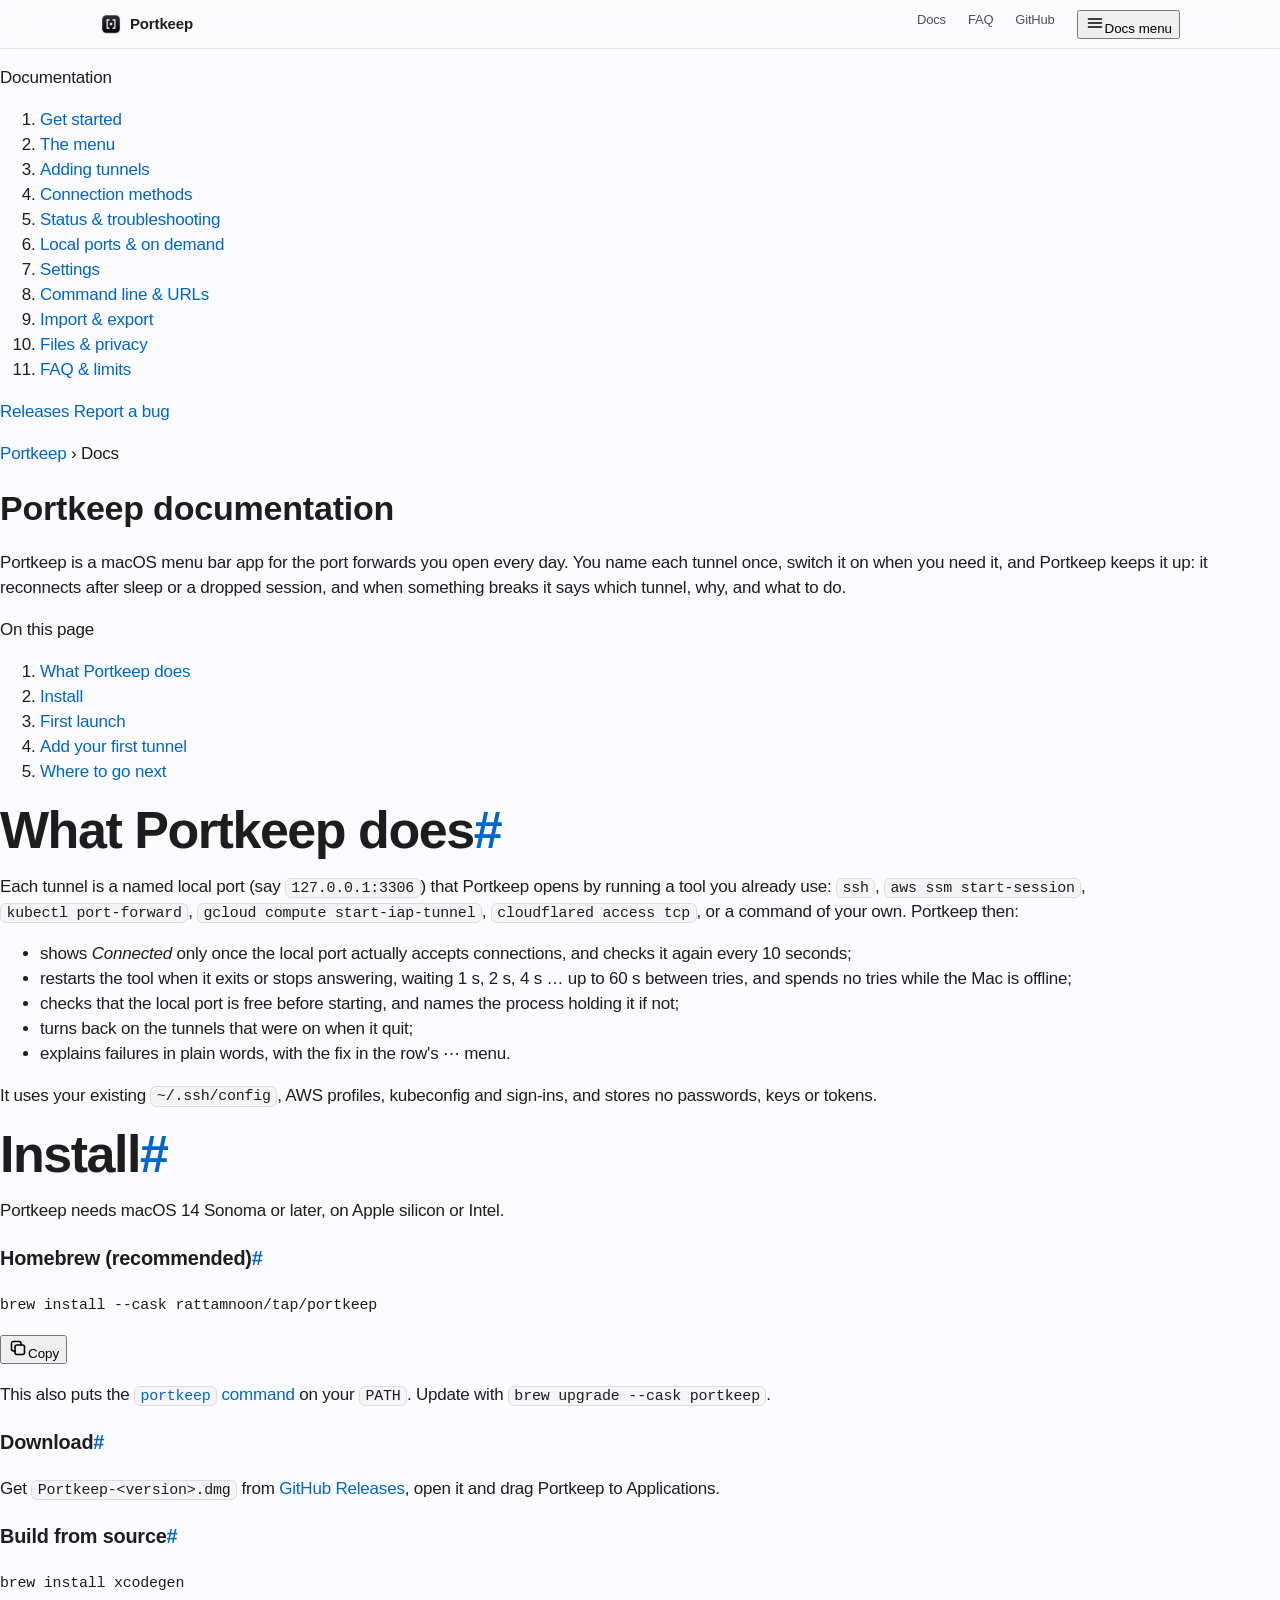
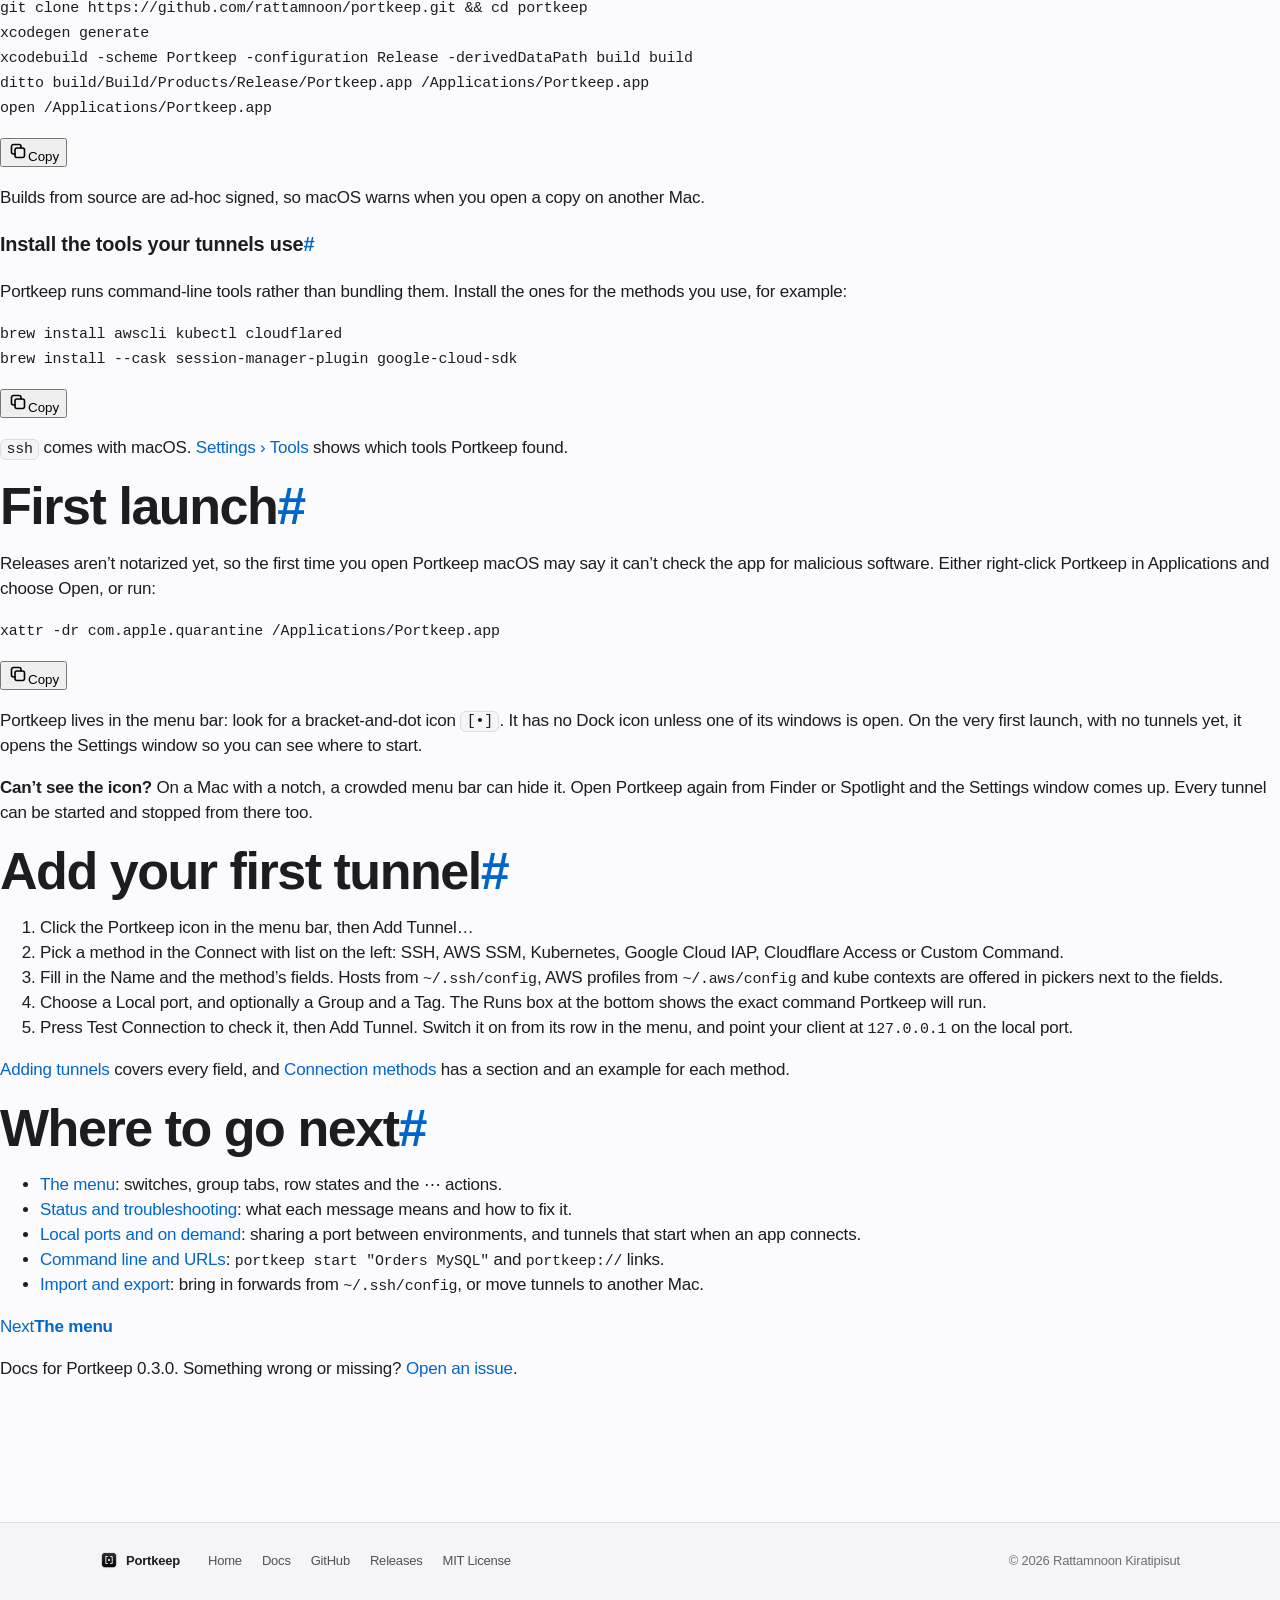
==== site/docs/index.html @ 6e8a1c29 "User documentation under site/docs: eleven pages from install to FAQ" ====
<!doctype html>
<html lang="en">
<head>
<meta charset="utf-8">
<meta name="viewport" content="width=device-width, initial-scale=1">
<title>Get started — Portkeep docs</title>
<meta name="description" content="Install Portkeep, the macOS menu bar app that keeps port forwards up, open it the first time, and add your first tunnel in five steps.">
<meta name="color-scheme" content="light dark">
<meta name="theme-color" content="#fbfbfd" media="(prefers-color-scheme: light)">
<meta name="theme-color" content="#000000" media="(prefers-color-scheme: dark)">
<link rel="canonical" href="https://rattamnoon.github.io/portkeep/docs/">
<link rel="icon" type="image/png" href="../assets/favicon.png">
<link rel="apple-touch-icon" href="../assets/apple-touch-icon.png">
<meta property="og:type" content="article">
<meta property="og:site_name" content="Portkeep">
<meta property="og:title" content="Get started — Portkeep docs">
<meta property="og:description" content="Install Portkeep, the macOS menu bar app that keeps port forwards up, open it the first time, and add your first tunnel in five steps.">
<meta property="og:url" content="https://rattamnoon.github.io/portkeep/docs/">
<meta property="og:image" content="https://rattamnoon.github.io/portkeep/assets/og.png">
<meta property="og:image:width" content="1200">
<meta property="og:image:height" content="630">
<meta property="og:image:alt" content="The Portkeep icon beside the name and tagline">
<meta property="og:locale" content="en_US">
<meta name="twitter:card" content="summary_large_image">
<meta name="twitter:title" content="Get started — Portkeep docs">
<meta name="twitter:description" content="Install Portkeep, the macOS menu bar app that keeps port forwards up, open it the first time, and add your first tunnel in five steps.">
<meta name="twitter:image" content="https://rattamnoon.github.io/portkeep/assets/og.png">
<meta name="author" content="Rattamnoon Kiratipisut">
<link rel="stylesheet" href="../assets/style.css">
<link rel="stylesheet" href="../assets/docs.css">
<script type="application/ld+json">
{
 "@context": "https://schema.org",
 "@graph": [
  {
   "@type": "TechArticle",
   "@id": "https://rattamnoon.github.io/portkeep/docs/#article",
   "headline": "Portkeep docs: get started",
   "description": "Install Portkeep, the macOS menu bar app that keeps port forwards up, open it the first time, and add your first tunnel in five steps.",
   "url": "https://rattamnoon.github.io/portkeep/docs/",
   "mainEntityOfPage": "https://rattamnoon.github.io/portkeep/docs/",
   "inLanguage": "en",
   "image": "https://rattamnoon.github.io/portkeep/assets/og.png",
   "dateModified": "2026-10-17",
   "author": {
    "@type": "Person",
    "name": "Rattamnoon Kiratipisut",
    "url": "https://github.com/rattamnoon"
   },
   "about": {
    "@id": "https://rattamnoon.github.io/portkeep/#app"
   },
   "isPartOf": {
    "@type": "WebSite",
    "name": "Portkeep",
    "url": "https://rattamnoon.github.io/portkeep/"
   }
  },
  {
   "@type": "BreadcrumbList",
   "itemListElement": [
    {
     "@type": "ListItem",
     "position": 1,
     "name": "Portkeep",
     "item": "https://rattamnoon.github.io/portkeep/"
    },
    {
     "@type": "ListItem",
     "position": 2,
     "name": "Docs",
     "item": "https://rattamnoon.github.io/portkeep/docs/"
    }
   ]
  },
  {
   "@type": "HowTo",
   "name": "Add your first tunnel in Portkeep",
   "step": [
    {
     "@type": "HowToStep",
     "position": 1,
     "name": "Open Add Tunnel",
     "text": "Click the Portkeep icon in the menu bar, then Add Tunnel…"
    },
    {
     "@type": "HowToStep",
     "position": 2,
     "name": "Pick a method",
     "text": "Choose how to connect in the Connect with list on the left: SSH, AWS SSM, Kubernetes, Google Cloud IAP, Cloudflare Access or Custom Command."
    },
    {
     "@type": "HowToStep",
     "position": 3,
     "name": "Fill in the fields",
     "text": "Enter a name and the method's fields. Hosts from ~/.ssh/config, AWS profiles and kube contexts are offered in pickers."
    },
    {
     "@type": "HowToStep",
     "position": 4,
     "name": "Choose a local port, group and tag",
     "text": "Set the local port your client will use, and optionally a group and a tag. The Runs box shows the exact command."
    },
    {
     "@type": "HowToStep",
     "position": 5,
     "name": "Test and add",
     "text": "Press Test Connection, then Add Tunnel. Switch the tunnel on from its row in the menu."
    }
   ]
  }
 ]
}
</script>
</head>
<body>
<svg width="0" height="0" class="sprite" aria-hidden="true" focusable="false">
  <symbol id="i-copy" viewBox="0 0 20 20"><rect x="7" y="7" width="9.5" height="9.5" rx="2"/><path d="M13 7V5.5A2 2 0 0 0 11 3.5H5.5a2 2 0 0 0-2 2V11a2 2 0 0 0 2 2H7"/></symbol>
  <symbol id="i-check" viewBox="0 0 20 20"><path d="M4.5 10.5l3.5 3.5 7.5-8"/></symbol>
  <symbol id="i-menu" viewBox="0 0 20 20"><path d="M3.5 6h13M3.5 10h13M3.5 14h13"/></symbol>
</svg>

<header class="bar">
  <nav class="bar-inner" aria-label="Site">
    <a class="bar-brand" href="../" aria-label="Portkeep home"><img src="../assets/favicon.png" width="22" height="22" alt=""> Portkeep</a>
    <div class="bar-links">
      <a class="hide-narrow" href="./" aria-current="page">Docs</a>
      <a class="hide-narrow" href="../#faq">FAQ</a>
      <a href="https://github.com/rattamnoon/portkeep">GitHub</a>
      <button class="nav-toggle" type="button" aria-controls="docs-nav" aria-expanded="false"><svg class="ico" aria-hidden="true"><use href="#i-menu"/></svg>Docs menu</button>
    </div>
  </nav>
</header>

<div class="docs">
  <nav class="side" id="docs-nav" aria-label="Docs">
    <p class="side-title">Documentation</p>
    <ol>
      <li><a href="./" aria-current="page">Get started</a></li>
      <li><a href="menu.html">The menu</a></li>
      <li><a href="tunnels.html">Adding tunnels</a></li>
      <li><a href="methods.html">Connection methods</a></li>
      <li><a href="status.html">Status &amp; troubleshooting</a></li>
      <li><a href="ports.html">Local ports &amp; on demand</a></li>
      <li><a href="settings.html">Settings</a></li>
      <li><a href="automation.html">Command line &amp; URLs</a></li>
      <li><a href="import-export.html">Import &amp; export</a></li>
      <li><a href="data.html">Files &amp; privacy</a></li>
      <li><a href="faq.html">FAQ &amp; limits</a></li>
    </ol>
    <div class="side-foot">
      <a href="https://github.com/rattamnoon/portkeep/releases">Releases</a>
      <a href="https://github.com/rattamnoon/portkeep/issues/new?template=bug_report.yml">Report a bug</a>
    </div>
  </nav>

  <main class="doc" id="main">
  <p class="crumbs"><a href="../">Portkeep</a> › Docs</p>
  <h1>Portkeep documentation</h1>
  <p class="lede">Portkeep is a macOS menu bar app for the port forwards you open every day. You name each tunnel once, switch it on when you need it, and Portkeep keeps it up: it reconnects after sleep or a dropped session, and when something breaks it says which tunnel, why, and what to do.</p>
  <nav class="toc" aria-label="On this page">
    <p>On this page</p>
    <ol>
      <li><a href="#what-it-does">What Portkeep does</a></li>
      <li><a href="#install">Install</a></li>
      <li><a href="#first-launch">First launch</a></li>
      <li><a href="#first-tunnel">Add your first tunnel</a></li>
      <li><a href="#next">Where to go next</a></li>
    </ol>
  </nav>

<h2 id="what-it-does">What Portkeep does<a class="anchor" href="#what-it-does" aria-label="Link to this section">#</a></h2>
<p>Each tunnel is a named local port (say <code>127.0.0.1:3306</code>) that Portkeep opens by running a tool you already use: <code>ssh</code>, <code>aws ssm start-session</code>, <code>kubectl port-forward</code>, <code>gcloud compute start-iap-tunnel</code>, <code>cloudflared access tcp</code>, or a command of your own. Portkeep then:</p>
<ul>
  <li>shows <em>Connected</em> only once the local port actually accepts connections, and checks it again every 10 seconds;</li>
  <li>restarts the tool when it exits or stops answering, waiting 1&nbsp;s, 2&nbsp;s, 4&nbsp;s … up to 60&nbsp;s between tries, and spends no tries while the Mac is offline;</li>
  <li>checks that the local port is free before starting, and names the process holding it if not;</li>
  <li>turns back on the tunnels that were on when it quit;</li>
  <li>explains failures in plain words, with the fix in the row's <span class="ui">⋯</span> menu.</li>
</ul>
<p>It uses your existing <code>~/.ssh/config</code>, AWS profiles, kubeconfig and sign-ins, and stores no passwords, keys or tokens.</p>

<h2 id="install">Install<a class="anchor" href="#install" aria-label="Link to this section">#</a></h2>
<p>Portkeep needs macOS 14 Sonoma or later, on Apple silicon or Intel.</p>

<h3 id="homebrew">Homebrew (recommended)<a class="anchor" href="#homebrew" aria-label="Link to this section">#</a></h3>
<div class="code"><pre><code>brew install --cask rattamnoon/tap/portkeep</code></pre></div>
<p>This also puts the <a href="automation.html"><code>portkeep</code> command</a> on your <code>PATH</code>. Update with <code>brew upgrade --cask portkeep</code>.</p>

<h3 id="download">Download<a class="anchor" href="#download" aria-label="Link to this section">#</a></h3>
<p>Get <code>Portkeep-&lt;version&gt;.dmg</code> from <a href="https://github.com/rattamnoon/portkeep/releases/latest">GitHub Releases</a>, open it and drag Portkeep to Applications.</p>

<h3 id="source">Build from source<a class="anchor" href="#source" aria-label="Link to this section">#</a></h3>
<div class="code"><pre><code>brew install xcodegen
git clone https://github.com/rattamnoon/portkeep.git &amp;&amp; cd portkeep
xcodegen generate
xcodebuild -scheme Portkeep -configuration Release -derivedDataPath build build
ditto build/Build/Products/Release/Portkeep.app /Applications/Portkeep.app
open /Applications/Portkeep.app</code></pre></div>
<p>Builds from source are ad-hoc signed, so macOS warns when you open a copy on another Mac.</p>

<h3 id="tools">Install the tools your tunnels use<a class="anchor" href="#tools" aria-label="Link to this section">#</a></h3>
<p>Portkeep runs command-line tools rather than bundling them. Install the ones for the methods you use, for example:</p>
<div class="code"><pre><code>brew install awscli kubectl cloudflared
brew install --cask session-manager-plugin google-cloud-sdk</code></pre></div>
<p><code>ssh</code> comes with macOS. <a href="settings.html#tools">Settings › Tools</a> shows which tools Portkeep found.</p>

<h2 id="first-launch">First launch<a class="anchor" href="#first-launch" aria-label="Link to this section">#</a></h2>
<p>Releases aren’t notarized yet, so the first time you open Portkeep macOS may say it can’t check the app for malicious software. Either right-click Portkeep in Applications and choose <span class="ui">Open</span>, or run:</p>
<div class="code"><pre><code>xattr -dr com.apple.quarantine /Applications/Portkeep.app</code></pre></div>
<p>Portkeep lives in the menu bar: look for a bracket-and-dot icon <code>[•]</code>. It has no Dock icon unless one of its windows is open. On the very first launch, with no tunnels yet, it opens the Settings window so you can see where to start.</p>
<div class="note"><p><strong>Can’t see the icon?</strong> On a Mac with a notch, a crowded menu bar can hide it. Open Portkeep again from Finder or Spotlight and the Settings window comes up. Every tunnel can be started and stopped from there too.</p></div>

<h2 id="first-tunnel">Add your first tunnel<a class="anchor" href="#first-tunnel" aria-label="Link to this section">#</a></h2>
<ol class="steps">
  <li>Click the Portkeep icon in the menu bar, then <span class="ui">Add Tunnel…</span></li>
  <li>Pick a method in the <span class="ui">Connect with</span> list on the left: SSH, AWS SSM, Kubernetes, Google Cloud IAP, Cloudflare Access or Custom Command.</li>
  <li>Fill in the <span class="ui">Name</span> and the method’s fields. Hosts from <code>~/.ssh/config</code>, AWS profiles from <code>~/.aws/config</code> and kube contexts are offered in pickers next to the fields.</li>
  <li>Choose a <span class="ui">Local port</span>, and optionally a <span class="ui">Group</span> and a <span class="ui">Tag</span>. The <span class="ui">Runs</span> box at the bottom shows the exact command Portkeep will run.</li>
  <li>Press <span class="ui">Test Connection</span> to check it, then <span class="ui">Add Tunnel</span>. Switch it on from its row in the menu, and point your client at <code>127.0.0.1</code> on the local port.</li>
</ol>
<p><a href="tunnels.html">Adding tunnels</a> covers every field, and <a href="methods.html">Connection methods</a> has a section and an example for each method.</p>

<h2 id="next">Where to go next<a class="anchor" href="#next" aria-label="Link to this section">#</a></h2>
<ul>
  <li><a href="menu.html">The menu</a>: switches, group tabs, row states and the <span class="ui">⋯</span> actions.</li>
  <li><a href="status.html">Status and troubleshooting</a>: what each message means and how to fix it.</li>
  <li><a href="ports.html">Local ports and on demand</a>: sharing a port between environments, and tunnels that start when an app connects.</li>
  <li><a href="automation.html">Command line and URLs</a>: <code>portkeep start "Orders MySQL"</code> and <code>portkeep://</code> links.</li>
  <li><a href="import-export.html">Import and export</a>: bring in forwards from <code>~/.ssh/config</code>, or move tunnels to another Mac.</li>
</ul>

  <nav class="pager" aria-label="Previous and next pages">
    <a class="next" href="menu.html" rel="next"><span>Next</span><strong>The menu</strong></a>
  </nav>
  <p class="edit">Docs for Portkeep 0.3.0. Something wrong or missing? <a href="https://github.com/rattamnoon/portkeep/issues/new?template=bug_report.yml">Open an issue</a>.</p>
  </main>
</div>

<footer class="foot">
  <div class="wrap foot-inner">
    <span class="foot-brand"><img src="../assets/favicon.png" width="18" height="18" alt=""> Portkeep</span>
    <nav class="foot-links" aria-label="Footer">
      <a href="../">Home</a>
      <a href="./">Docs</a>
      <a href="https://github.com/rattamnoon/portkeep">GitHub</a>
      <a href="https://github.com/rattamnoon/portkeep/releases">Releases</a>
      <a href="https://github.com/rattamnoon/portkeep/blob/main/LICENSE">MIT License</a>
    </nav>
    <p class="foot-copy">© 2026 Rattamnoon Kiratipisut</p>
  </div>
</footer>

<script>
  (function () {
    var root = document.documentElement;
    root.classList.add('js');
    var toggle = document.querySelector('.nav-toggle');
    var side = document.getElementById('docs-nav');
    toggle.addEventListener('click', function () {
      var open = side.classList.toggle('open');
      toggle.setAttribute('aria-expanded', open ? 'true' : 'false');
    });
    document.querySelectorAll('.code').forEach(function (block) {
      if (!navigator.clipboard) return;
      var button = document.createElement('button');
      button.type = 'button';
      button.className = 'code-copy';
      button.innerHTML = '<svg class="ico" aria-hidden="true"><use href="#i-copy"/></svg><span>Copy</span>';
      var label = button.querySelector('span');
      var timer;
      button.addEventListener('click', function () {
        var text = block.querySelector('code').innerText.replace(/\n$/, '');
        navigator.clipboard.writeText(text).then(function () {
          button.classList.add('is-done');
          label.textContent = 'Copied';
          clearTimeout(timer);
          timer = setTimeout(function () { button.classList.remove('is-done'); label.textContent = 'Copy'; }, 2000);
        });
      });
      block.appendChild(button);
    });
  })();
</script>
</body>
</html>
---- site/assets/style.css ----
:root {
  --bg: #fbfbfd;
  --bg-alt: #f5f5f7;
  --ink: #1d1d1f;
  --ink-2: #515154;
  --ink-3: #6e6e73;
  --hair: rgba(0, 0, 0, 0.1);
  --link: #0066cc;
  --btn: #1d1d1f;
  --btn-ink: #ffffff;
  --btn-hover: #3a3a3d;
  --field: #ffffff;
  --field-edge: rgba(0, 0, 0, 0.14);
  --desk-top: #47474c;
  --desk-bottom: #1c1c1e;
  --term: #1d1d1f;
  --term-ink: #f5f5f7;
  --term-dim: #98989d;
  --warn: #b25000;
  --bar: rgba(251, 251, 253, 0.78);
  --shot-shadow: 0 30px 60px -20px rgba(0, 0, 0, 0.45), 0 12px 24px -12px rgba(0, 0, 0, 0.3);
  --win-shadow: 0 40px 80px -30px rgba(0, 0, 0, 0.28), 0 10px 30px -12px rgba(0, 0, 0, 0.14);
  --sans: -apple-system, BlinkMacSystemFont, "SF Pro Text", "SF Pro Display", "Helvetica Neue", Helvetica, Arial, sans-serif;
  --mono: ui-monospace, "SF Mono", SFMono-Regular, Menlo, Consolas, monospace;
  color-scheme: light;
}

@media (prefers-color-scheme: dark) {
  :root:not([data-theme="light"]) {
    --bg: #000000;
    --bg-alt: #111113;
    --ink: #f5f5f7;
    --ink-2: #c7c7cc;
    --ink-3: #a1a1a6;
    --hair: rgba(255, 255, 255, 0.14);
    --link: #2997ff;
    --btn: #f5f5f7;
    --btn-ink: #1d1d1f;
    --btn-hover: #d2d2d7;
    --field: #1c1c1e;
    --field-edge: rgba(255, 255, 255, 0.16);
    --desk-top: #3a3a3f;
    --desk-bottom: #141416;
    --term: #161618;
    --term-ink: #f5f5f7;
    --term-dim: #8e8e93;
    --warn: #ffb340;
    --bar: rgba(0, 0, 0, 0.72);
    --shot-shadow: 0 30px 60px -20px rgba(0, 0, 0, 0.8), 0 0 0 1px rgba(255, 255, 255, 0.08);
    --win-shadow: 0 40px 80px -30px rgba(0, 0, 0, 0.9), 0 0 0 1px rgba(255, 255, 255, 0.1);
    color-scheme: dark;
  }
}

:root[data-theme="dark"] {
  --bg: #000000;
  --bg-alt: #111113;
  --ink: #f5f5f7;
  --ink-2: #c7c7cc;
  --ink-3: #a1a1a6;
  --hair: rgba(255, 255, 255, 0.14);
  --link: #2997ff;
  --btn: #f5f5f7;
  --btn-ink: #1d1d1f;
  --btn-hover: #d2d2d7;
  --field: #1c1c1e;
  --field-edge: rgba(255, 255, 255, 0.16);
  --desk-top: #3a3a3f;
  --desk-bottom: #141416;
  --term: #161618;
  --term-ink: #f5f5f7;
  --term-dim: #8e8e93;
  --warn: #ffb340;
  --bar: rgba(0, 0, 0, 0.72);
  --shot-shadow: 0 30px 60px -20px rgba(0, 0, 0, 0.8), 0 0 0 1px rgba(255, 255, 255, 0.08);
  --win-shadow: 0 40px 80px -30px rgba(0, 0, 0, 0.9), 0 0 0 1px rgba(255, 255, 255, 0.1);
  color-scheme: dark;
}

*, *::before, *::after { box-sizing: border-box; }

html {
  -webkit-text-size-adjust: 100%;
  text-size-adjust: 100%;
  scroll-behavior: smooth;
  scroll-padding-top: 64px;
}

body {
  margin: 0;
  background: var(--bg);
  color: var(--ink);
  font-family: var(--sans);
  font-size: 17px;
  line-height: 1.47;
  letter-spacing: -0.012em;
  -webkit-font-smoothing: antialiased;
  overflow-x: hidden;
}

::selection { background: var(--ink); color: var(--bg); }

img { display: block; max-width: 100%; height: auto; }

a { color: var(--link); text-decoration: none; }
a:hover { text-decoration: underline; text-underline-offset: 0.18em; }
:focus-visible { outline: 2px solid var(--link); outline-offset: 3px; border-radius: 6px; }

code { font-family: var(--mono); font-size: 0.88em; }
p code, dd code, .m-detail code {
  padding: 0.08em 0.36em;
  border-radius: 6px;
  background: var(--bg-alt);
  border: 1px solid var(--hair);
  white-space: nowrap;
}

h1, h2 { margin: 0; text-wrap: balance; color: var(--ink); }
h2 {
  font-size: clamp(2rem, 1.3rem + 3vw, 3.25rem);
  line-height: 1.08;
  font-weight: 700;
  letter-spacing: -0.028em;
  max-width: 18ch;
}

.sr-only {
  position: absolute; width: 1px; height: 1px; padding: 0; margin: -1px;
  overflow: hidden; clip: rect(0 0 0 0); white-space: nowrap; border: 0;
}

.sprite { position: absolute; }
.ico {
  width: 20px; height: 20px; flex: none;
  fill: none; stroke: currentColor; stroke-width: 1.6;
  stroke-linecap: round; stroke-linejoin: round;
}

.wrap { width: min(1080px, 100% - 32px); margin-inline: auto; }

/* Top bar */
.bar {
  position: sticky; top: 0; z-index: 10;
  background: var(--bar);
  -webkit-backdrop-filter: saturate(180%) blur(20px);
  backdrop-filter: saturate(180%) blur(20px);
  border-bottom: 1px solid var(--hair);
}
.bar-inner {
  width: min(1080px, 100% - 32px); margin-inline: auto;
  height: 48px; display: flex; align-items: center; justify-content: space-between; gap: 16px;
}
.bar-brand {
  display: inline-flex; align-items: center; gap: 8px;
  color: var(--ink); font-weight: 600; font-size: 15px; letter-spacing: -0.01em;
}
.bar-brand:hover { text-decoration: none; }
.bar-brand img { border-radius: 5px; }
.bar-links { display: flex; gap: 22px; font-size: 13px; }
.bar-links a { color: var(--ink-2); }
.bar-links a:hover { color: var(--ink); text-decoration: none; }

/* Hero */
.hero {
  display: flex; flex-direction: column; align-items: center; text-align: center;
  padding: clamp(56px, 9vw, 104px) 16px 0;
}
.hero-icon {
  width: clamp(112px, 16vw, 160px);
  margin-bottom: 20px;
}
.hero h1 {
  font-size: clamp(3.25rem, 1.8rem + 6.5vw, 6rem);
  line-height: 1;
  font-weight: 700;
  letter-spacing: -0.04em;
}
.hero-tagline {
  margin: 14px 0 0;
  font-size: clamp(1.3rem, 1rem + 1.4vw, 1.85rem);
  line-height: 1.2;
  font-weight: 600;
  letter-spacing: -0.02em;
  color: var(--ink-2);
  max-width: 36ch;
  text-wrap: balance;
}

.install {
  margin-top: 36px;
  display: flex; flex-wrap: wrap; align-items: center; justify-content: center; gap: 12px;
  max-width: 100%;
}
.brew {
  display: flex; align-items: center;
  max-width: 100%;
  min-height: 48px;
  padding: 4px 4px 4px 18px;
  background: var(--field);
  border: 1px solid var(--field-edge);
  border-radius: 14px;
  box-shadow: 0 1px 2px rgba(0, 0, 0, 0.05);
}
.brew code {
  font-size: 14px; color: var(--ink);
  white-space: nowrap; overflow-x: auto; scrollbar-width: none;
  padding-right: 12px;
}
.brew code::-webkit-scrollbar { display: none; }
.prompt { color: var(--ink-3); user-select: none; -webkit-user-select: none; margin-right: 0.3em; }

.copy {
  display: inline-flex; align-items: center; gap: 6px; flex: none;
  height: 38px; padding: 0 14px 0 12px;
  border: 0; border-radius: 10px;
  background: var(--btn); color: var(--btn-ink);
  font: 600 14px/1 var(--sans); letter-spacing: -0.01em;
  cursor: pointer;
  transition: background-color 160ms ease-out;
}
.copy:hover { background: var(--btn-hover); }
.copy .ico { width: 16px; height: 16px; stroke-width: 1.8; }
.copy .ico-done { display: none; }
.copy.is-done .ico-copy { display: none; }
.copy.is-done .ico-done { display: block; }

.dmg {
  display: inline-flex; align-items: center; gap: 7px;
  height: 48px; padding: 0 18px;
  border-radius: 14px;
  color: var(--ink); font-weight: 600; font-size: 15px;
  border: 1px solid var(--field-edge);
  transition: background-color 160ms ease-out;
}
.dmg:hover { text-decoration: none; background: var(--bg-alt); }
.dmg .ico { width: 18px; height: 18px; }

.hero-note { margin: 16px 0 0; font-size: 14px; color: var(--ink-3); }

/* Stage: the menu hanging from a menu bar */
.stage { padding: clamp(48px, 7vw, 80px) 16px 0; }
.desk {
  position: relative;
  width: min(1080px, 100%);
  margin-inline: auto;
  padding: 0 16px clamp(48px, 7vw, 80px);
  border-radius: clamp(20px, 3vw, 32px);
  background:
    radial-gradient(120% 90% at 70% 0%, rgba(255, 255, 255, 0.12), transparent 60%),
    linear-gradient(180deg, var(--desk-top), var(--desk-bottom));
  overflow: hidden;
  isolation: isolate;
}
.menubar {
  display: flex; align-items: center; justify-content: flex-end; gap: 18px;
  height: 34px; margin: 0 -16px;
  padding: 0 clamp(16px, 4vw, 28px);
  background: rgba(255, 255, 255, 0.14);
  -webkit-backdrop-filter: blur(12px);
  backdrop-filter: blur(12px);
  color: #fff;
}
.menubar-glyph {
  display: inline-flex; align-items: center; gap: 2px;
  height: 24px; padding: 0 8px;
  border-radius: 6px;
  background: rgba(255, 255, 255, 0.22);
  font: 700 15px/1 var(--sans);
}
.menubar-glyph i { width: 5px; height: 5px; border-radius: 50%; background: currentColor; }
.menubar-sys {
  width: 66px; height: 14px;
  fill: none; stroke: currentColor; stroke-width: 1.5; stroke-linecap: round; opacity: 0.9;
}
.menubar-sys .fill { fill: currentColor; stroke: none; }

.desk-body {
  display: flex; flex-direction: column-reverse; align-items: center; gap: 32px;
  padding-top: 8px;
}
.desk-copy { max-width: 34rem; text-align: center; }
.desk-lead {
  margin: 0;
  max-width: none;
  font-size: clamp(1.6rem, 1.1rem + 2vw, 2.6rem);
  line-height: 1.12;
  font-weight: 700;
  letter-spacing: -0.03em;
  color: #fff;
  text-wrap: balance;
}
.desk-text {
  margin: 16px 0 0;
  font-size: 17px; line-height: 1.5;
  color: rgba(255, 255, 255, 0.72);
  text-wrap: pretty;
}
.menu-shot { display: block; width: min(360px, 100%); }
.menu-shot img {
  border-radius: 14px;
  box-shadow: var(--shot-shadow);
}
@media (min-width: 900px) {
  .desk-body {
    display: grid;
    grid-template-columns: minmax(0, 1fr) 360px;
    align-items: center;
    gap: clamp(40px, 6vw, 96px);
    padding: 8px clamp(24px, 4vw, 56px) 0;
  }
  .desk-copy { text-align: left; }
}

@media (prefers-reduced-motion: no-preference) {
  .menu-shot {
    animation: drop 720ms cubic-bezier(0.16, 1, 0.3, 1) 200ms both;
    transform-origin: top center;
  }
  @keyframes drop {
    from { opacity: 0.001; transform: translateY(-14px) scale(0.98); filter: blur(4px); }
    to { opacity: 1; transform: none; filter: none; }
  }
}

/* Sections */
.why, .methods, .cli, .faq, .get, .help { padding: clamp(80px, 11vw, 140px) 0 0; }
.section-lede {
  margin: 18px 0 0;
  max-width: 62ch;
  font-size: 19px;
  line-height: 1.5;
  color: var(--ink-2);
  text-wrap: pretty;
}

/* Why */
.points {
  margin: clamp(40px, 6vw, 64px) 0 0;
  display: grid;
  grid-template-columns: repeat(3, minmax(0, 1fr));
  column-gap: clamp(24px, 4vw, 48px);
}
.point {
  padding: 22px 0 30px;
  border-top: 1px solid var(--hair);
}
.point dt {
  font-size: 19px; font-weight: 600; letter-spacing: -0.018em; line-height: 1.25;
}
.point dd {
  margin: 8px 0 0;
  color: var(--ink-2);
  font-size: 16px; line-height: 1.5;
}
.point em { font-style: normal; color: var(--ink); font-weight: 500; }
.failures {
  list-style: none; margin: 16px 0 0; padding: 0;
  display: grid; gap: 8px;
}
.failures li {
  display: flex; align-items: flex-start; gap: 10px;
  padding: 11px 14px;
  border-radius: 12px;
  background: var(--bg-alt);
  border: 1px solid var(--hair);
  color: var(--ink);
  font-size: 15px; line-height: 1.35;
}
.failures .ico { width: 18px; height: 18px; color: var(--warn); margin-top: 0.5px; }

/* Methods */
.method-list {
  list-style: none; margin: clamp(36px, 5vw, 56px) 0 0; padding: 0;
  border-bottom: 1px solid var(--hair);
}
.method-list li {
  display: grid;
  grid-template-columns: minmax(0, 13rem) minmax(0, 1fr) auto;
  align-items: baseline;
  gap: 4px 28px;
  padding: 18px 0;
  border-top: 1px solid var(--hair);
}
.m-name { font-weight: 600; font-size: 17px; letter-spacing: -0.015em; }
.m-detail { color: var(--ink-2); font-size: 16px; }
.m-cmd {
  font-size: 13px; color: var(--ink-3);
  white-space: nowrap;
}

.window-shot {
  margin: clamp(48px, 7vw, 80px) auto 0;
  width: min(780px, 100%);
}
.window-shot img {
  border-radius: 12px;
  box-shadow: var(--win-shadow);
}

/* CLI */
.cli-grid {
  display: grid;
  grid-template-columns: minmax(0, 5fr) minmax(0, 7fr);
  gap: clamp(32px, 5vw, 64px);
  align-items: start;
}
.cli .section-lede { font-size: 17px; }
.terminal {
  min-width: 0;
  border-radius: 16px;
  background: var(--term);
  color: var(--term-ink);
  box-shadow: var(--win-shadow);
  overflow: hidden;
}
.terminal pre {
  margin: 0;
  padding: 22px 24px;
  overflow-x: auto;
  font-family: var(--mono); font-size: 13px; line-height: 1.7;
  scrollbar-width: thin;
  scrollbar-color: rgba(255, 255, 255, 0.25) transparent;
}
.terminal pre code { font-size: inherit; }
.terminal .urls { border-top: 1px solid rgba(255, 255, 255, 0.1); color: var(--term-ink); }
.terminal ::selection { background: #f5f5f7; color: #1d1d1f; }
.c-note { color: var(--term-dim); }

/* FAQ */
.qa-list { margin-top: clamp(36px, 5vw, 56px); border-bottom: 1px solid var(--hair); max-width: 52rem; }
.qa { border-top: 1px solid var(--hair); }
.qa summary {
  display: flex; align-items: center; justify-content: space-between; gap: 16px;
  padding: 20px 0;
  cursor: pointer; list-style: none;
}
.qa summary::-webkit-details-marker { display: none; }
.qa h3 { margin: 0; font-size: 19px; font-weight: 600; letter-spacing: -0.018em; line-height: 1.3; }
.qa summary:hover h3 { color: var(--link); }
.qa-chev { color: var(--ink-3); transition: transform 200ms cubic-bezier(0.16, 1, 0.3, 1); }
.qa[open] .qa-chev { transform: rotate(90deg); }
.qa p { margin: 0; padding: 0 40px 24px 0; color: var(--ink-2); max-width: 68ch; text-wrap: pretty; }
.qa em { font-style: normal; color: var(--ink); font-weight: 500; }
.qa code {
  padding: 0.08em 0.36em; border-radius: 6px;
  background: var(--bg-alt); border: 1px solid var(--hair);
}

/* Get */
.get-inner { display: flex; flex-direction: column; align-items: center; text-align: center; }
.get-inner img { margin-bottom: 18px; }
.get-inner > p { margin: 16px 0 0; max-width: 52ch; color: var(--ink-2); text-wrap: pretty; }
.get-inner .install { margin-top: 28px; }
.get-inner .get-alt { font-size: 15px; color: var(--ink-3); }

/* Help */
.help-list {
  list-style: none; margin: clamp(36px, 5vw, 56px) 0 0; padding: 0;
  display: grid; grid-template-columns: repeat(2, minmax(0, 1fr));
  column-gap: clamp(24px, 4vw, 48px);
}
.help-list a {
  display: grid;
  grid-template-columns: 28px minmax(0, 1fr) 20px;
  grid-template-areas: "ico title go" "ico text go";
  column-gap: 14px; row-gap: 4px;
  padding: 22px 0;
  border-top: 1px solid var(--hair);
  color: var(--ink);
}
.help-list a:hover { text-decoration: none; }
.help-list a:hover .h-title { color: var(--link); }
.help-list a:hover .h-go { transform: translateX(3px); color: var(--link); }
.help-list .ico { grid-area: ico; width: 24px; height: 24px; margin-top: 1px; }
.h-title { grid-area: title; font-size: 19px; font-weight: 600; letter-spacing: -0.018em; transition: color 160ms ease-out; }
.h-text { grid-area: text; color: var(--ink-2); font-size: 16px; }
.help-list .h-go {
  grid-area: go; align-self: center;
  width: 18px; height: 18px; color: var(--ink-3);
  transition: transform 200ms cubic-bezier(0.16, 1, 0.3, 1), color 160ms ease-out;
}

/* Footer */
.foot {
  margin-top: clamp(80px, 11vw, 140px);
  padding: 28px 0 40px;
  border-top: 1px solid var(--hair);
  background: var(--bg-alt);
  font-size: 13px; color: var(--ink-3);
}
.foot-inner { display: flex; flex-wrap: wrap; align-items: center; gap: 12px 28px; }
.foot-brand { display: inline-flex; align-items: center; gap: 8px; color: var(--ink); font-weight: 600; }
.foot-brand img { border-radius: 4px; }
.foot-links { display: flex; flex-wrap: wrap; gap: 8px 20px; }
.foot-links a { color: var(--ink-2); }
.foot-copy { margin: 0 0 0 auto; }

/* Narrow */
@media (max-width: 900px) {
  .points { grid-template-columns: repeat(2, minmax(0, 1fr)); }
  .cli-grid { grid-template-columns: minmax(0, 1fr); }
}

@media (max-width: 640px) {
  body { font-size: 16px; }
  .bar-links a:not(:last-child) { display: none; }
  .section-lede { font-size: 17px; }
  .points { grid-template-columns: minmax(0, 1fr); }
  .method-list li { grid-template-columns: minmax(0, 1fr); }
  .m-cmd { margin-top: 4px; }
  .help-list { grid-template-columns: minmax(0, 1fr); }
  .qa p { padding-right: 0; }
  .install { width: 100%; flex-direction: column; align-items: stretch; }
  .brew { width: 100%; }
  .brew code { flex: 1; min-width: 0; font-size: 13px; }
  .dmg { justify-content: center; }
  .foot-copy { margin-left: 0; width: 100%; }
  p code, dd code, .m-detail code { white-space: normal; }
}

@media (prefers-reduced-motion: reduce) {
  html { scroll-behavior: auto; }
  *, *::before, *::after { transition: none !important; }
}

/* 404 */
.lost { min-height: calc(100vh - 49px); justify-content: center; padding-bottom: 96px; }
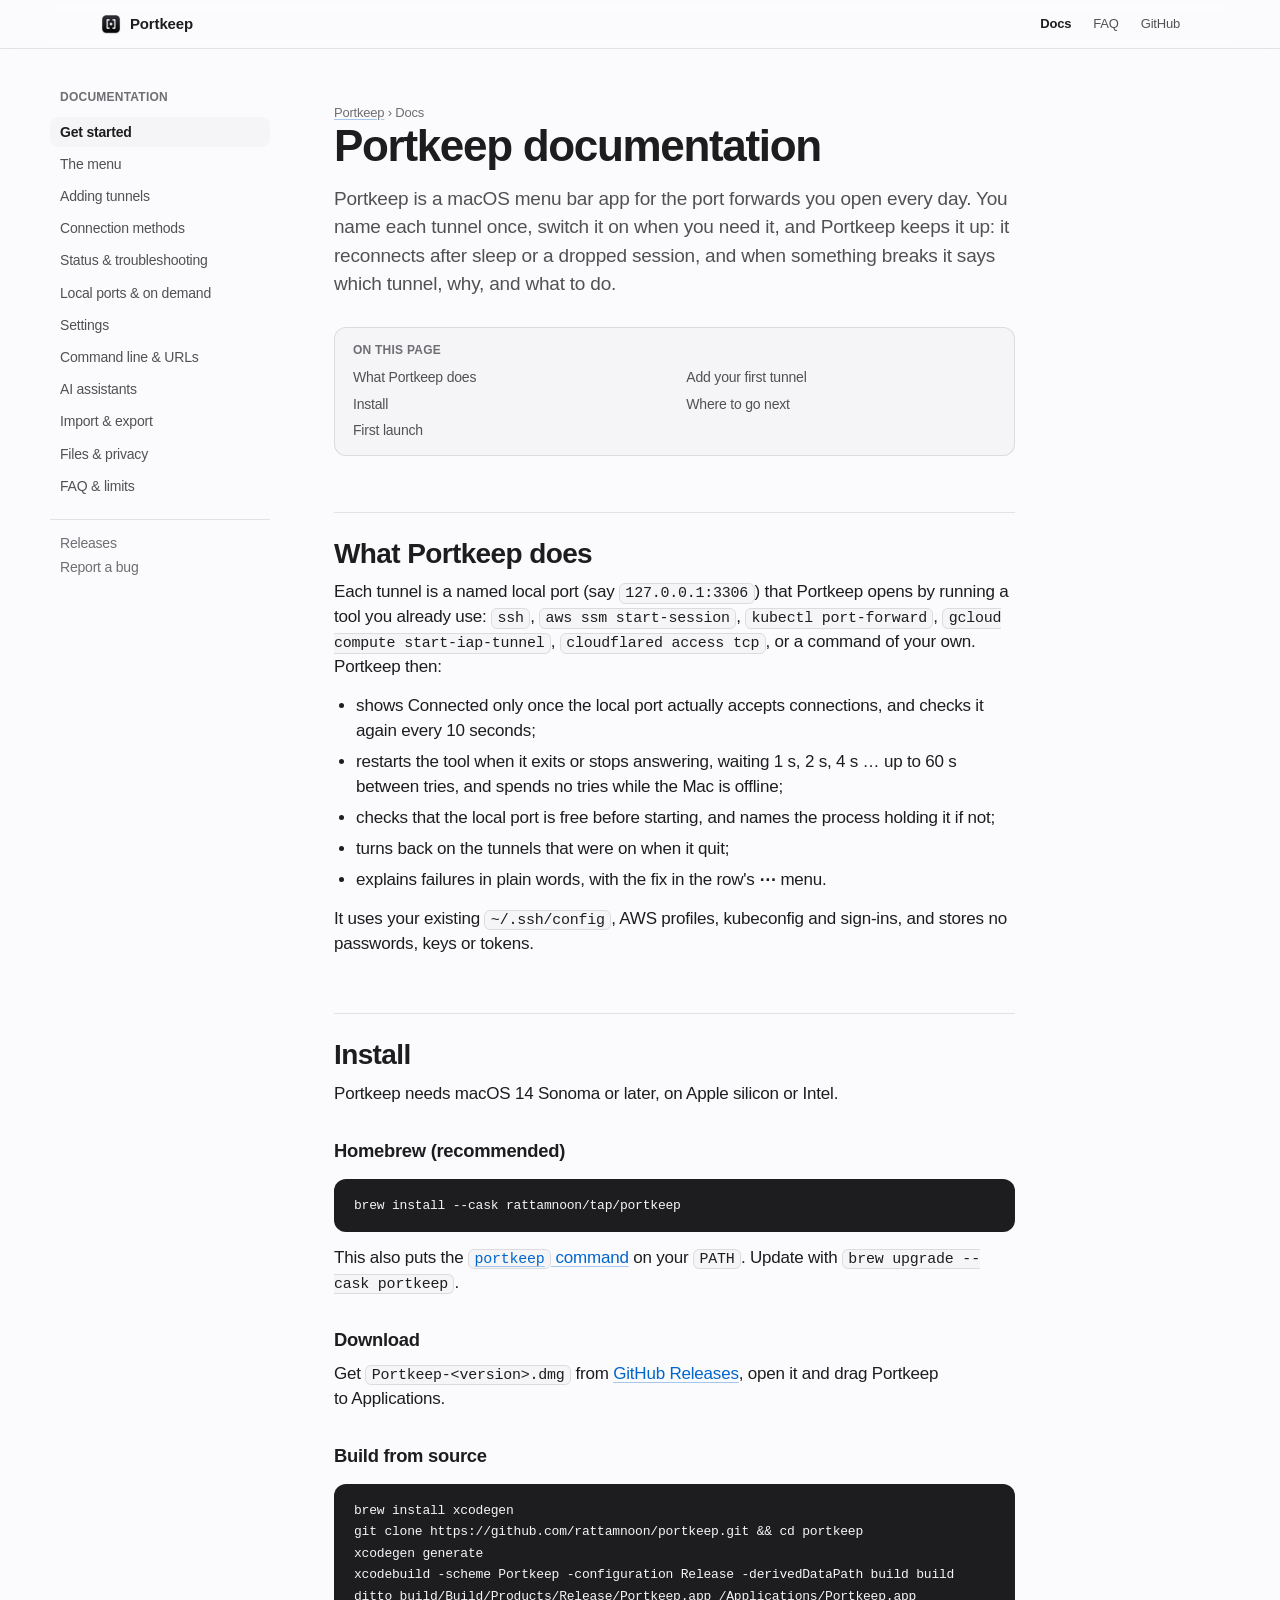
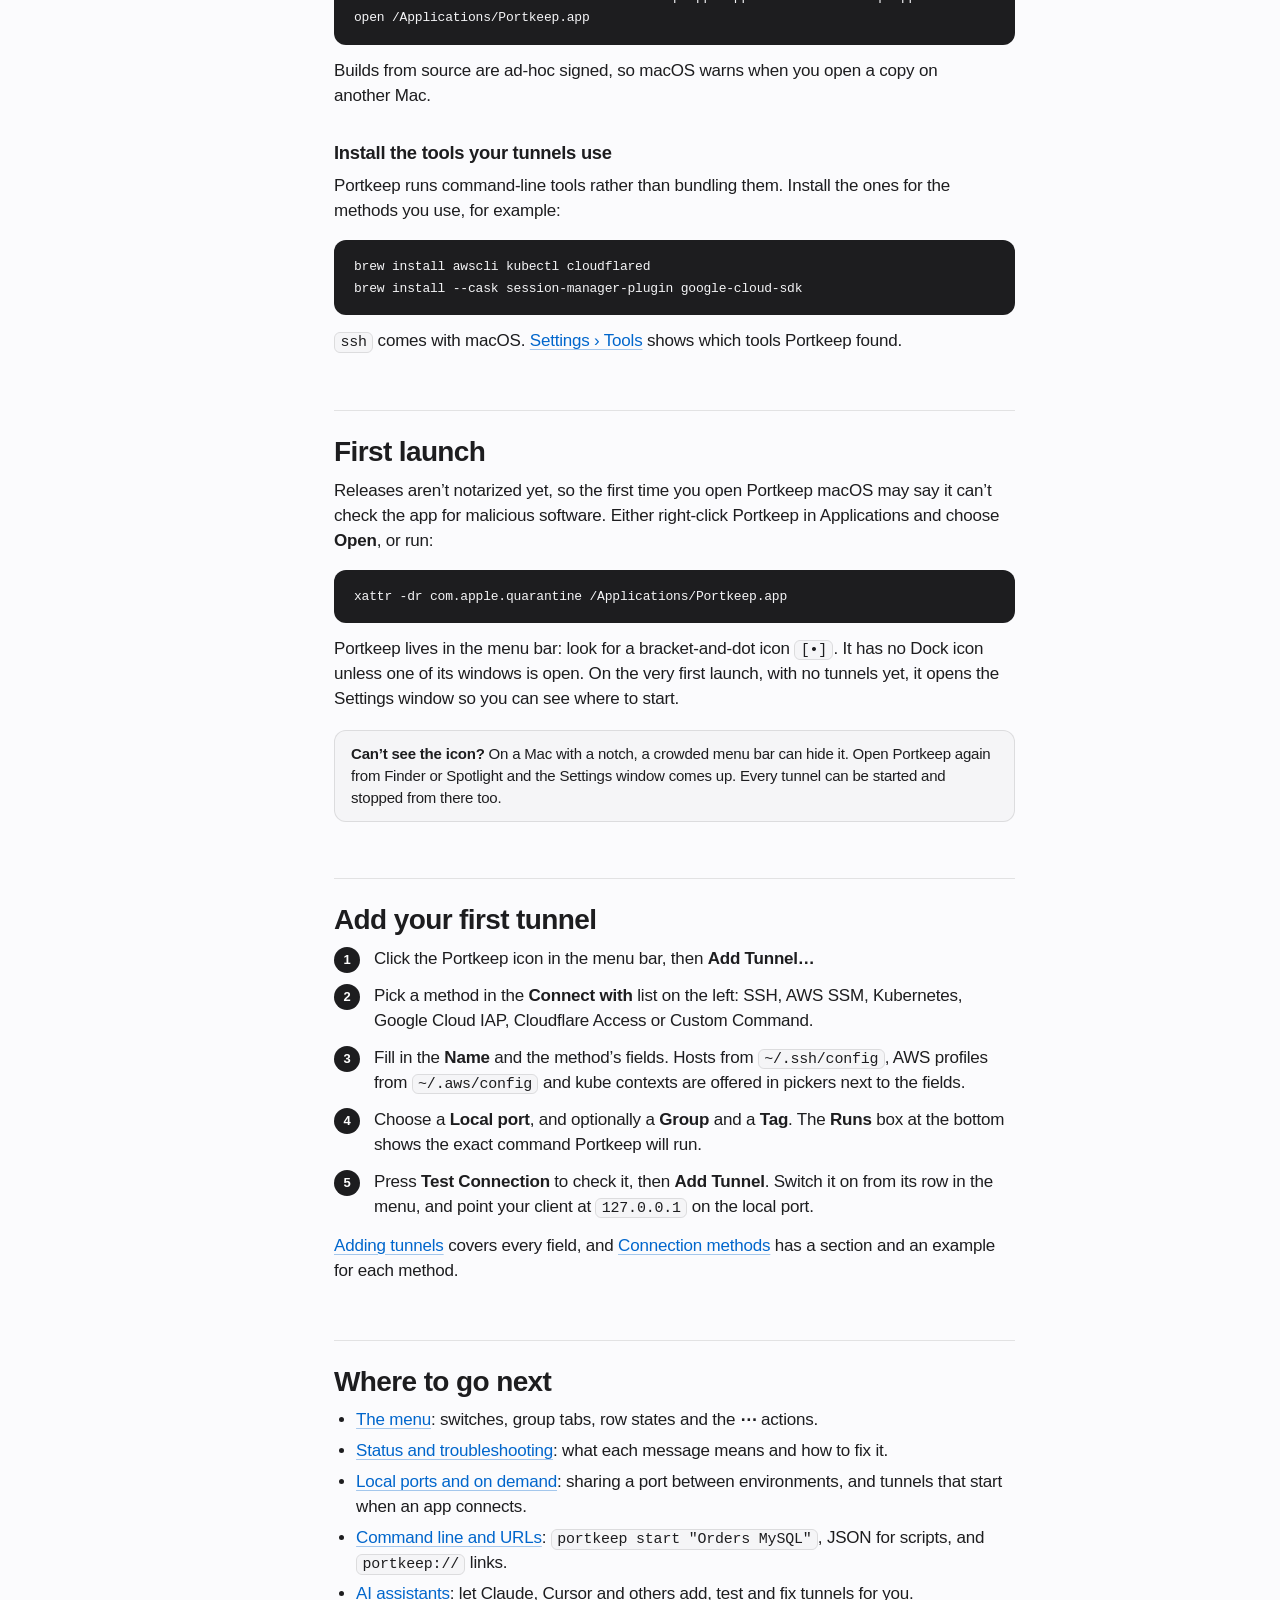
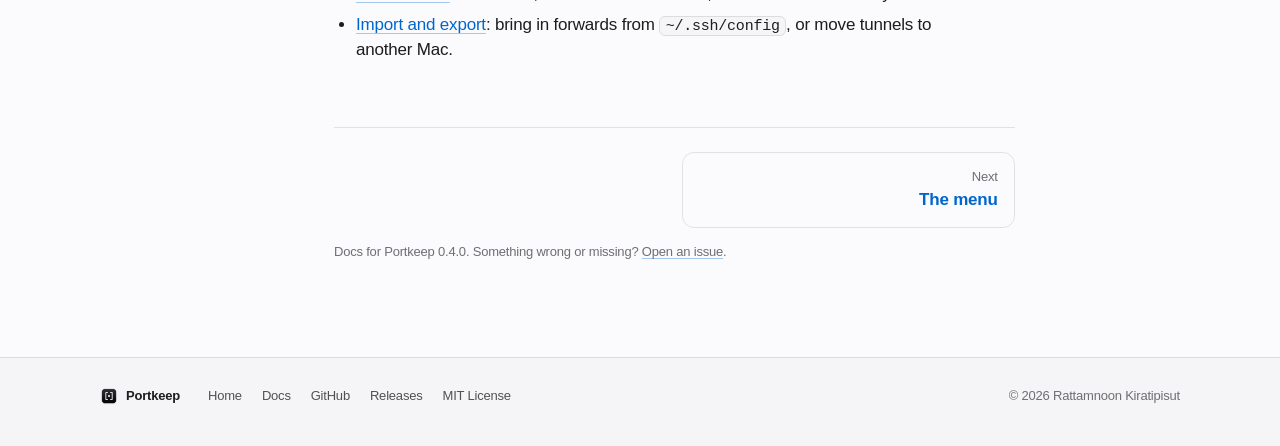
==== commit 40eabf99: "Docs for 0.4: AI assistants page, JSON CLI, update check, diagnostics, retry and sign-in New docs/ai" ====
--- a/site/docs/index.html
+++ b/site/docs/index.html
@@ -144,6 +144,7 @@
       <li><a href="ports.html">Local ports &amp; on demand</a></li>
       <li><a href="settings.html">Settings</a></li>
       <li><a href="automation.html">Command line &amp; URLs</a></li>
+      <li><a href="ai.html">AI assistants</a></li>
       <li><a href="import-export.html">Import &amp; export</a></li>
       <li><a href="data.html">Files &amp; privacy</a></li>
       <li><a href="faq.html">FAQ &amp; limits</a></li>
@@ -226,14 +227,15 @@
   <li><a href="menu.html">The menu</a>: switches, group tabs, row states and the <span class="ui">⋯</span> actions.</li>
   <li><a href="status.html">Status and troubleshooting</a>: what each message means and how to fix it.</li>
   <li><a href="ports.html">Local ports and on demand</a>: sharing a port between environments, and tunnels that start when an app connects.</li>
-  <li><a href="automation.html">Command line and URLs</a>: <code>portkeep start "Orders MySQL"</code> and <code>portkeep://</code> links.</li>
+  <li><a href="automation.html">Command line and URLs</a>: <code>portkeep start "Orders MySQL"</code>, JSON for scripts, and <code>portkeep://</code> links.</li>
+  <li><a href="ai.html">AI assistants</a>: let Claude, Cursor and others add, test and fix tunnels for you.</li>
   <li><a href="import-export.html">Import and export</a>: bring in forwards from <code>~/.ssh/config</code>, or move tunnels to another Mac.</li>
 </ul>
 
   <nav class="pager" aria-label="Previous and next pages">
     <a class="next" href="menu.html" rel="next"><span>Next</span><strong>The menu</strong></a>
   </nav>
-  <p class="edit">Docs for Portkeep 0.3.0. Something wrong or missing? <a href="https://github.com/rattamnoon/portkeep/issues/new?template=bug_report.yml">Open an issue</a>.</p>
+  <p class="edit">Docs for Portkeep 0.4.0. Something wrong or missing? <a href="https://github.com/rattamnoon/portkeep/issues/new?template=bug_report.yml">Open an issue</a>.</p>
   </main>
 </div>
 
--- a/site/assets/docs.css
+++ b/site/assets/docs.css
@@ -0,0 +1,246 @@
+/* Docs pages: loaded after style.css and reuses its tokens. */
+
+.bar-links a[aria-current="page"] { color: var(--ink); font-weight: 600; }
+
+.nav-toggle {
+  display: none;
+  align-items: center; gap: 6px;
+  height: 30px; padding: 0 12px;
+  border: 1px solid var(--field-edge); border-radius: 8px;
+  background: var(--field); color: var(--ink);
+  font: 500 13px/1 var(--sans);
+  cursor: pointer;
+}
+.nav-toggle .ico { width: 16px; height: 16px; }
+
+.docs {
+  width: min(1180px, 100% - 32px);
+  margin-inline: auto;
+  display: grid;
+  grid-template-columns: 220px minmax(0, 1fr);
+  gap: clamp(32px, 5vw, 64px);
+  align-items: start;
+  padding-top: 40px;
+}
+
+/* Sidebar */
+.side {
+  position: sticky; top: 72px;
+  max-height: calc(100vh - 88px);
+  overflow-y: auto;
+  scrollbar-width: thin;
+  font-size: 14px;
+}
+.side-title {
+  margin: 0 0 10px; padding: 0 10px;
+  font-size: 12px; font-weight: 600; letter-spacing: 0.02em; text-transform: uppercase;
+  color: var(--ink-3);
+}
+.side ol { list-style: none; margin: 0; padding: 0; display: grid; gap: 2px; }
+.side a {
+  display: block;
+  padding: 6px 10px;
+  border-radius: 8px;
+  color: var(--ink-2);
+  line-height: 1.3;
+}
+.side a:hover { color: var(--ink); background: var(--bg-alt); text-decoration: none; }
+.side a[aria-current="page"] { color: var(--ink); background: var(--bg-alt); font-weight: 600; }
+.side-foot { margin: 18px 0 0; padding: 14px 10px 0; border-top: 1px solid var(--hair); display: grid; gap: 6px; }
+.side-foot a { padding: 0; color: var(--ink-3); }
+.side-foot a:hover { background: none; color: var(--link); }
+
+/* Article */
+.doc { min-width: 0; max-width: 72ch; padding-bottom: 24px; }
+.crumbs { margin: 0 0 14px; font-size: 13px; color: var(--ink-3); }
+.crumbs a { color: var(--ink-3); }
+.crumbs a:hover { color: var(--link); }
+.doc h1 {
+  font-size: clamp(2rem, 1.5rem + 2vw, 2.75rem);
+  line-height: 1.1; font-weight: 700; letter-spacing: -0.03em;
+  text-wrap: balance;
+}
+.doc .lede { margin: 14px 0 0; font-size: 19px; line-height: 1.5; color: var(--ink-2); text-wrap: pretty; }
+.doc h2 {
+  max-width: none;
+  margin: 56px 0 0; padding-top: 24px;
+  border-top: 1px solid var(--hair);
+  font-size: clamp(1.45rem, 1.2rem + 0.9vw, 1.75rem);
+  line-height: 1.2; letter-spacing: -0.022em;
+}
+.doc h3 { margin: 32px 0 0; font-size: 1.15rem; line-height: 1.3; font-weight: 600; letter-spacing: -0.015em; }
+.doc h2 + p, .doc h3 + p, .doc h2 + ul, .doc h3 + ul, .doc h2 + ol, .doc h3 + ol { margin-top: 10px; }
+.doc p, .doc ul, .doc ol, .doc dl { margin: 14px 0 0; text-wrap: pretty; }
+.doc ul, .doc ol { padding-left: 1.3em; }
+.doc li + li { margin-top: 6px; }
+.doc li > ul, .doc li > ol { margin-top: 6px; }
+.doc strong { font-weight: 600; }
+.doc em { font-style: normal; font-weight: 500; }
+.doc a { text-decoration: underline; text-decoration-color: color-mix(in srgb, var(--link) 35%, transparent); text-underline-offset: 0.18em; }
+.doc a:hover { text-decoration-color: currentColor; }
+.doc :is(h2, h3) { scroll-margin-top: 72px; }
+.doc :is(h2, h3) .anchor { margin-left: 8px; color: var(--ink-3); font-weight: 400; text-decoration: none; opacity: 0; }
+.doc :is(h2, h3):hover .anchor, .doc .anchor:focus-visible { opacity: 1; }
+
+.doc :is(p, li, td, dd) code {
+  padding: 0.08em 0.36em;
+  border-radius: 6px;
+  background: var(--bg-alt);
+  border: 1px solid var(--hair);
+  white-space: normal;
+  overflow-wrap: anywhere;
+}
+kbd {
+  font: 500 0.85em/1 var(--sans);
+  padding: 0.15em 0.4em;
+  border: 1px solid var(--field-edge); border-bottom-width: 2px;
+  border-radius: 5px;
+  background: var(--field);
+}
+.ui { font-weight: 600; }
+
+/* On this page */
+.toc {
+  margin: 28px 0 0; padding: 14px 18px;
+  border: 1px solid var(--hair); border-radius: 12px;
+  background: var(--bg-alt);
+  font-size: 14px;
+}
+.toc p { margin: 0; font-weight: 600; font-size: 12px; letter-spacing: 0.02em; text-transform: uppercase; color: var(--ink-3); }
+.toc ol { margin: 8px 0 0; padding: 0; list-style: none; columns: 2 16rem; column-gap: 24px; }
+.toc li { margin: 0 0 4px; break-inside: avoid; }
+.toc a { color: var(--ink-2); text-decoration: none; }
+.toc a:hover { color: var(--link); }
+
+/* Code */
+.code {
+  position: relative;
+  margin: 16px 0 0;
+  border-radius: 12px;
+  background: var(--term);
+  color: var(--term-ink);
+}
+.code pre {
+  margin: 0;
+  padding: 16px 20px;
+  overflow-x: auto;
+  font-family: var(--mono); font-size: 13px; line-height: 1.65;
+  scrollbar-width: thin;
+  scrollbar-color: rgba(255, 255, 255, 0.25) transparent;
+}
+.code pre code { font-size: inherit; }
+.code ::selection { background: #f5f5f7; color: #1d1d1f; }
+.code .c-note { color: var(--term-dim); }
+.code-copy {
+  position: absolute; top: 8px; right: 8px;
+  display: inline-flex; align-items: center; gap: 5px;
+  height: 28px; padding: 0 10px;
+  border: 1px solid rgba(255, 255, 255, 0.16); border-radius: 7px;
+  background: rgba(255, 255, 255, 0.08); color: var(--term-ink);
+  font: 500 12px/1 var(--sans);
+  cursor: pointer;
+  opacity: 0; transition: opacity 120ms ease-out;
+}
+.code:hover .code-copy, .code-copy:focus-visible, .code-copy.is-done { opacity: 1; }
+.code-copy .ico { width: 14px; height: 14px; }
+@media (hover: none) { .code-copy { opacity: 1; } }
+
+/* Tables */
+.table { margin: 18px 0 0; overflow-x: auto; }
+.doc table { width: 100%; border-collapse: collapse; font-size: 15px; line-height: 1.45; }
+.doc th, .doc td { padding: 9px 12px 9px 0; text-align: left; vertical-align: top; border-bottom: 1px solid var(--hair); }
+.doc th { font-size: 13px; font-weight: 600; color: var(--ink-3); border-bottom-color: var(--field-edge); }
+.doc td:first-child { white-space: nowrap; }
+.doc td.wrap, .doc td:first-child.wrap { white-space: normal; }
+.doc td:first-child code { white-space: nowrap; }
+
+/* Callouts */
+.note {
+  margin: 18px 0 0; padding: 12px 16px;
+  border-radius: 12px;
+  background: var(--bg-alt);
+  border: 1px solid var(--hair);
+  font-size: 15px;
+}
+.note > :first-child { margin-top: 0; }
+.note strong:first-child { color: var(--ink); }
+.note.warn { border-color: color-mix(in srgb, var(--warn) 45%, transparent); }
+
+/* Messages as the app shows them */
+.msg {
+  display: inline;
+  padding: 0.05em 0.4em;
+  border-radius: 6px;
+  background: var(--bg-alt);
+  border: 1px solid var(--hair);
+  font-size: 0.94em;
+  -webkit-box-decoration-break: clone;
+  box-decoration-break: clone;
+}
+
+/* Steps */
+.steps { counter-reset: step; list-style: none; padding-left: 0 !important; }
+.steps > li { counter-increment: step; position: relative; padding-left: 40px; }
+.steps > li + li { margin-top: 12px; }
+.steps > li::before {
+  content: counter(step);
+  position: absolute; left: 0; top: 0;
+  width: 26px; height: 26px; border-radius: 50%;
+  display: grid; place-items: center;
+  background: var(--btn); color: var(--btn-ink);
+  font-size: 13px; font-weight: 600;
+}
+
+/* Field lists */
+.fields { margin: 16px 0 0; border-top: 1px solid var(--hair); }
+.fields > div { display: grid; grid-template-columns: minmax(0, 11rem) minmax(0, 1fr); gap: 4px 20px; padding: 10px 0; border-bottom: 1px solid var(--hair); }
+.fields dt { font-weight: 600; }
+.fields dd { margin: 0; color: var(--ink-2); }
+.fields dd > p:first-child { margin-top: 0; }
+
+/* Screenshots */
+.shot { margin: 24px 0 0; }
+.shot img { border-radius: 12px; box-shadow: var(--win-shadow); }
+.shot.menu { width: min(360px, 100%); }
+.shot figcaption { margin-top: 12px; font-size: 14px; color: var(--ink-3); }
+
+/* Prev / next */
+.pager {
+  margin: 64px 0 0; padding-top: 24px;
+  border-top: 1px solid var(--hair);
+  display: grid; grid-template-columns: 1fr 1fr; gap: 16px;
+}
+.pager a {
+  display: grid; gap: 2px;
+  padding: 14px 16px;
+  border: 1px solid var(--hair); border-radius: 12px;
+  color: var(--ink);
+  text-decoration: none;
+}
+.pager a:hover { border-color: var(--link); text-decoration: none; }
+.pager span { font-size: 13px; color: var(--ink-3); }
+.pager strong { font-weight: 600; color: var(--link); }
+.pager .next { grid-column: 2; text-align: right; }
+
+.edit { margin: 20px 0 0; font-size: 13px; color: var(--ink-3); }
+.edit a { color: var(--ink-3); }
+
+.docs + .foot { margin-top: 72px; }
+
+@media (max-width: 760px) {
+  .nav-toggle { display: inline-flex; }
+  .bar-links a.hide-narrow { display: none; }
+  .docs { display: block; padding-top: 0; }
+  .side {
+    position: static; max-height: none;
+    margin: 0 -16px; padding: 12px 16px 16px;
+    border-bottom: 1px solid var(--hair);
+    background: var(--bg-alt);
+  }
+  .js .side:not(.open) { display: none; }
+  .doc { padding-top: 28px; }
+  .fields > div { grid-template-columns: minmax(0, 1fr); }
+  .pager { grid-template-columns: 1fr; }
+  .pager .next { grid-column: 1; }
+  .doc td:first-child { white-space: normal; }
+}
